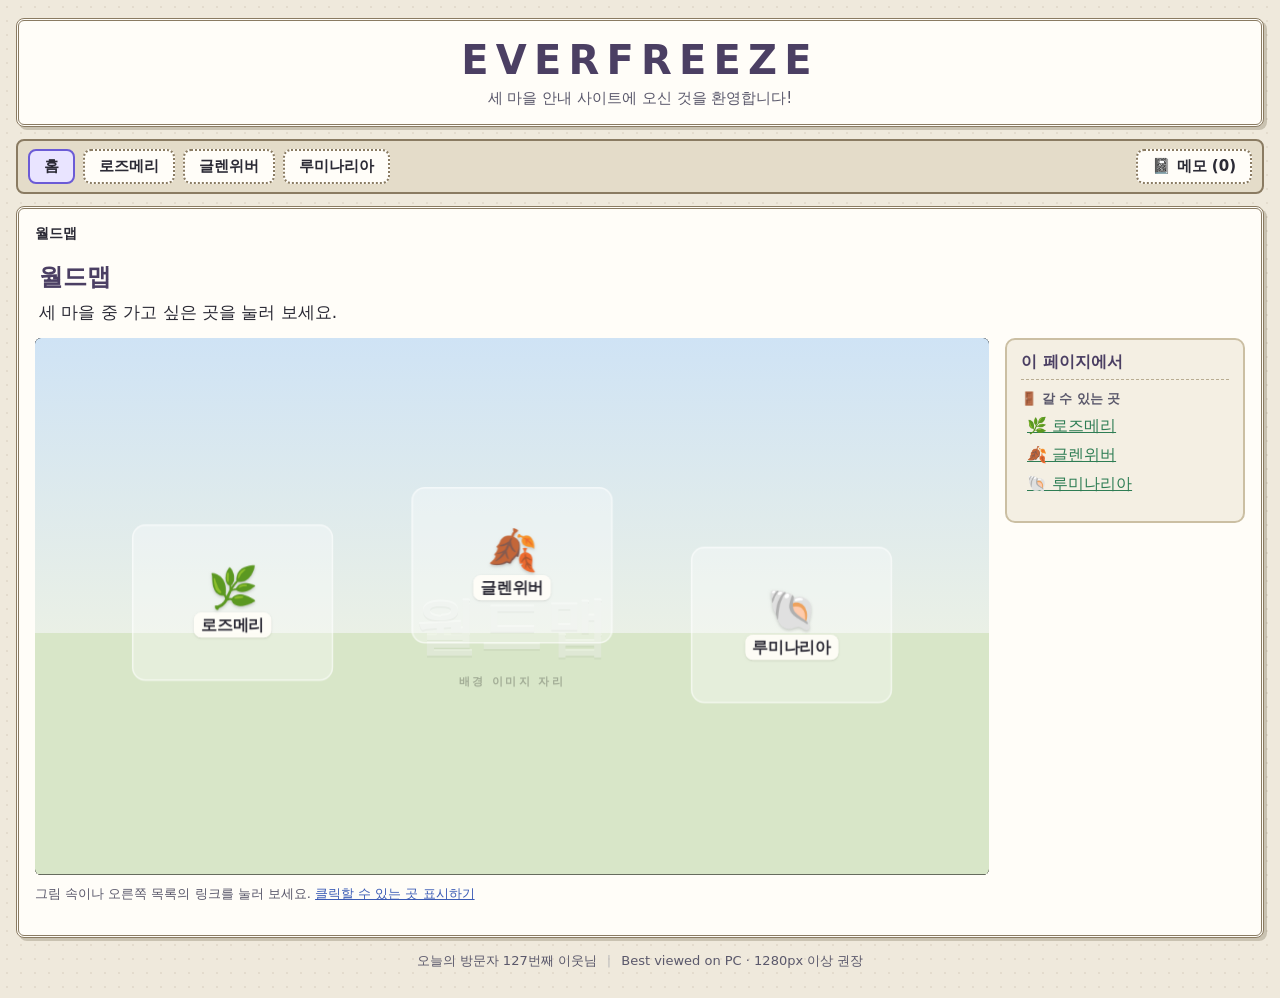
==== index.html @ b2ea0275 "Add files via upload" ====
<!doctype html>
<html lang="ko">
<head>
<meta charset="utf-8">
<meta name="viewport" content="width=device-width,initial-scale=1">
<title>EVERFREEZE</title>
<link rel="stylesheet" href="css/style.css">
</head>
<body>
<div id="site">
  <header id="masthead">
    <div class="logo">EVERFREEZE</div>
    <div class="tagline" id="tagline"></div>
  </header>
  <nav id="nav"></nav>
  <main id="page">
    <div id="crumbs"></div>
    <section id="caption">
      <h2 id="ptitle"></h2>
      <p id="pintro"></p>
    </section>
    <div id="cols">
      <div id="stagewrap"><div id="stage"></div></div>
      <aside id="side"></aside>
    </div>
    <p class="tip" id="tip">그림 속이나 오른쪽 목록의 링크를 눌러 보세요. <a href="#" id="hintLink">클릭할 수 있는 곳 표시하기</a></p>
    <section id="panel"></section>
    <section id="log" aria-live="polite"></section>
    <section id="memo"></section>
  </main>
  <footer id="foot"><span id="counter"></span><span class="sep">|</span><span>Best viewed on PC · 1280px 이상 권장</span><span id="devSlot"></span></footer>
</div>
<!-- 데이터 -->
<script src="src/data/texts.js"></script>
<script src="src/data/npcs.js"></script>
<script src="src/data/evidence.js"></script>
<script src="src/data/deductions.js"></script>
<script src="src/data/puzzles.js"></script>
<script src="src/data/scenes.js"></script>
<!-- 엔진 -->
<script src="src/engine/state.js"></script>
<script src="src/engine/conditions.js"></script>
<script src="src/engine/engine.js"></script>
<!-- 화면 -->
<script src="src/ui/view.js"></script>
<script src="src/ui/overlays.js"></script>
<script src="src/ui/notebook.js"></script>
<script src="src/ui/debug.js"></script>
<script src="src/main.js"></script>
</body>
</html>
---- css/style.css ----
:root{
  --ink:#2b2a35; --ink2:#5a586b; --paper:#fffdf8; --line:#d9d4c7;
  --npc:#5b8fc9; --inspect:#d99a2b; --puzzle:#8a63c9; --move:#4aa070;
  --accent:#6b5bd6; --bad:#c9503c;
  --font:'Pretendard','Noto Sans KR','Malgun Gothic','Apple SD Gothic Neo',system-ui,sans-serif;
}
*{box-sizing:border-box}
html,body{margin:0;min-height:100%;font-family:var(--font);color:var(--ink)}
#stagewrap{position:relative;width:100%;aspect-ratio:16/9;overflow:hidden;border-radius:6px;background:#000}
#stage{position:absolute;left:0;top:0;width:1280px;height:720px;transform-origin:top left;overflow:hidden;background:#000;user-select:none}
button{font-family:inherit;cursor:pointer}

/* 배경 */
.scene{position:absolute;inset:0;transition:filter .6s}
.wm{position:absolute;left:0;right:0;top:46%;text-align:center;font-size:84px;font-weight:800;color:rgba(255,255,255,.34);letter-spacing:.04em;pointer-events:none;text-shadow:0 2px 0 rgba(0,0,0,.04)}
.wm::after{content:'배경 이미지 자리';display:block;font-size:15px;font-weight:600;letter-spacing:.2em;color:rgba(0,0,0,.22);margin-top:6px}
.fx{position:absolute;inset:0;pointer-events:none;transition:opacity .8s}

/* 오류 단계 연출 (단계 누적 · 전역) */
#stage[data-stage="2"] .scene{filter:saturate(.92)}
#stage[data-stage="2"] .fx{background:radial-gradient(ellipse at center,transparent 60%,rgba(60,40,90,.14) 100%)}
#stage[data-stage="3"] .scene{filter:saturate(.78) hue-rotate(-8deg)}
#stage[data-stage="3"] .fx{background:repeating-linear-gradient(0deg,rgba(0,0,0,.035) 0 2px,transparent 2px 5px),radial-gradient(ellipse at center,transparent 50%,rgba(60,30,90,.22) 100%)}
#stage[data-stage="4"] .scene{filter:saturate(.6) hue-rotate(-18deg) contrast(1.05);animation:jitter 5s steps(1) infinite}
#stage[data-stage="4"] .fx{background:repeating-linear-gradient(0deg,rgba(0,0,0,.06) 0 2px,transparent 2px 4px),linear-gradient(90deg,rgba(255,0,80,.05),transparent 30%,transparent 70%,rgba(0,200,255,.06)),radial-gradient(ellipse at center,transparent 40%,rgba(40,10,70,.34) 100%)}
#stage[data-stage="5"] .scene{filter:grayscale(.78) brightness(.94)}
#stage[data-stage="5"] .fx{background:radial-gradient(ellipse at center,transparent 55%,rgba(20,20,30,.3) 100%)}
@keyframes jitter{0%,92%,100%{transform:none}93%{transform:translateX(5px)}95%{transform:translateX(-6px) skewX(.6deg)}97%{transform:translateX(3px)}}
#stage[data-stage="5"] *{animation-play-state:paused}

/* 핫스팟 */
.hotspots{position:absolute;inset:0}
.hs{position:absolute;display:flex;flex-direction:column;align-items:center;justify-content:center;gap:6px;border:2px solid rgba(255,255,255,.55);border-radius:18px;background:rgba(255,255,255,.34);color:var(--ink);backdrop-filter:blur(1px);transition:transform .12s,background .12s,box-shadow .12s;padding:6px}
.hs .ico{font-size:54px;line-height:1;filter:drop-shadow(0 2px 2px rgba(0,0,0,.18))}
.hs .lbl{font-size:21px;font-weight:700;background:rgba(255,253,248,.92);border-radius:10px;padding:3px 10px;max-width:100%;text-align:center;box-shadow:0 1px 3px rgba(0,0,0,.15)}
.hs:hover{background:rgba(255,255,255,.62);transform:translateY(-3px) scale(1.02);box-shadow:0 8px 20px rgba(0,0,0,.2)}
.hs:active{transform:scale(.98)}
.hs-npc{border-radius:50% 50% 18px 18px / 40% 40% 18px 18px}
#stage.hints .hs{border-style:solid;border-width:3px}
#stage.hints .hs-npc{border-color:var(--npc)} #stage.hints .hs-inspect{border-color:var(--inspect)}
#stage.hints .hs-puzzle{border-color:var(--puzzle)} #stage.hints .hs-move{border-color:var(--move)}
#stage.hints .hs.temp{border-style:dashed}
#stage.hints .hs.temp::after{content:'임시';position:absolute;top:4px;right:6px;font-size:11px;font-weight:700;color:#fff;background:rgba(0,0,0,.45);border-radius:6px;padding:1px 6px}


/* 장소 소개말 / 토스트 / 배너 */
.toasts{position:absolute;right:18px;top:70px;display:flex;flex-direction:column;gap:8px;align-items:flex-end;pointer-events:none;z-index:30}
.toast{background:rgba(35,32,52,.92);color:#fff;padding:9px 16px;border-radius:12px;font-size:15px;animation:toastIn .25s ease}
.toast.gain{background:#4a3fb5}
.toast.out{opacity:0;transition:opacity .5s}
@keyframes toastIn{from{opacity:0;transform:translateX(16px)}}
.banner{position:absolute;left:50%;top:120px;transform:translateX(-50%);text-align:center;color:#fff;background:rgba(40,16,60,.84);padding:12px 30px;border-radius:16px;opacity:0;pointer-events:none;z-index:25}
.banner b{display:block;font-size:20px;margin-bottom:4px}
.banner span{font-size:16px;opacity:.9}
.banner.show{animation:bannerAnim 3.6s ease forwards}
@keyframes bannerAnim{0%{opacity:0}12%,78%{opacity:1}100%{opacity:0}}

/* 오버레이 공통 */
.scrim{position:absolute;inset:0;z-index:20;display:flex;align-items:flex-end;justify-content:center;padding-bottom:34px}
.scrim.dim{background:rgba(20,18,30,.55);align-items:center;padding:0}
.textbox{width:960px;min-height:150px;background:var(--paper);border:2px solid var(--ink);border-radius:18px;padding:22px 28px;box-shadow:0 10px 30px rgba(0,0,0,.35);position:relative;animation:rise .18s ease}
@keyframes rise{from{opacity:0;transform:translateY(10px)}}
.textbox .who{font-weight:800;margin-bottom:6px}
.textbox .body{font-size:22px;line-height:1.55}
.textbox .note{margin-top:10px;font-size:14px;color:var(--move);font-weight:700}
.textbox .next{position:absolute;right:22px;bottom:12px;font-size:13px;color:var(--ink2)}
.textbox.dialogue{display:flex;gap:22px;align-items:flex-start}
.portrait{flex:none;width:92px;height:92px;border-radius:50%;display:flex;align-items:center;justify-content:center;font-size:40px;font-weight:800;color:#fff;border:3px solid var(--ink)}
.dcol{flex:1}
.dhead{display:flex;align-items:center;gap:10px;margin-bottom:8px}
.dhead b{font-size:20px}.dhead .role{font-size:14px;color:var(--ink2)}
.dhead .ctx{font-size:12px;background:#ece8ff;color:var(--accent);border-radius:8px;padding:2px 8px;font-weight:700}
.textbox.dialogue .close{align-self:flex-end}

/* 퍼즐 */
.puzzle{width:100%;max-width:820px;margin:14px 0;background:var(--paper);border:2px solid var(--ink);border-radius:20px;padding:26px 30px;box-shadow:0 14px 40px rgba(0,0,0,.45)}
.puzzle h3{margin:0 0 8px;font-size:22px}
.puzzle .prompt{margin:0 0 18px;font-size:18px;line-height:1.5}
.parea{display:flex;flex-direction:column;gap:10px}
.opt{border:2px solid var(--line);background:#fff;border-radius:12px;padding:12px 16px;font-size:17px;text-align:left}
.opt:hover:not(:disabled){border-color:var(--puzzle)}
.opt.on{border-color:var(--puzzle);background:#f1eaff}
.opt:disabled{opacity:.35;cursor:default}
.seq{display:flex;gap:8px;flex-wrap:wrap}
.slot{flex:1;min-width:130px;border:2px dashed var(--line);border-radius:12px;padding:10px;text-align:center;font-size:15px;color:var(--ink2);min-height:48px;display:flex;align-items:center;justify-content:center}
.slot.filled{border-style:solid;border-color:var(--puzzle);background:#f1eaff;color:var(--ink);font-weight:600}
.pool{display:grid;grid-template-columns:1fr 1fr;gap:8px;margin-top:6px}
.code{font-size:30px;text-align:center;letter-spacing:.3em;border:2px solid var(--line);border-radius:12px;padding:10px;width:200px;margin:0 auto;font-family:var(--font)}
.pmsg{min-height:24px;margin:14px 0 4px;color:var(--bad);font-weight:600}
.pactions{display:flex;justify-content:flex-end;gap:10px}
.shake{animation:shake .35s}
@keyframes shake{25%{transform:translateX(-8px)}75%{transform:translateX(8px)}}

/* 엔딩 */
.ending{width:100%;max-width:700px;margin:14px 0;background:#f4f1ea;border:2px solid var(--ink);border-radius:20px;padding:34px 40px;text-align:center;line-height:1.7;box-shadow:0 14px 40px rgba(0,0,0,.45)}
.ending h2{margin:0 0 16px;font-size:26px}.ending p{margin:0;font-size:18px}.ending .btn{margin-top:22px}

/* 추리 수첩 */
.notebook{width:100%;background:var(--paper);border:2px solid var(--ink);border-radius:20px;padding:20px 26px;display:flex;flex-direction:column;box-shadow:0 14px 40px rgba(0,0,0,.45)}
.nb-head{display:flex;justify-content:space-between;align-items:center;margin-bottom:10px}
.nb-head h2{margin:0;font-size:24px}
.nb-cols{display:grid;grid-template-columns:380px 1fr;gap:26px}
.nb-left,.nb-right{padding-right:6px}
.nb-left h4,.nb-right h4{margin:12px 0 6px;font-size:15px;color:var(--ink2)}
.evlist{display:flex;flex-wrap:wrap;gap:6px}
.ev{border:1px solid var(--line);background:#fff;border-radius:10px;padding:6px 10px;font-size:14px}
.ev:hover{border-color:var(--accent)}.ev.picked{background:#e9e4ff;border-color:var(--accent)}
.empty{color:var(--ink2);font-size:14px}
.evdetail{margin-top:14px;padding:12px 14px;background:#f4f1ea;border-radius:12px;font-size:15px;line-height:1.5}
.evdetail .place{margin-left:8px;font-size:12px;color:var(--ink2)}.evdetail p{margin:6px 0 0}
.dcard{border:1px solid var(--line);background:#fff;border-radius:14px;padding:12px 16px;margin-bottom:10px}
.dcard.active{border:2px solid var(--accent)}
.dcard.solved{background:#f0f8f2;border-color:#9bcfae}
.dtop{display:flex;justify-content:space-between;align-items:center}
.dtop .tag{font-size:12px;border-radius:8px;padding:2px 8px;background:#eee;color:var(--ink2)}
.dcard.solved .tag{background:var(--move);color:#fff}
.dcard p{margin:6px 0}.dcard .sub{color:var(--ink2);font-size:14px}.dcard .hypo{font-size:15px}
.dcard .msg{color:var(--bad);font-weight:600;font-size:14px}
.slots{display:flex;gap:8px;margin:8px 0;flex-wrap:wrap}
.slots .slot{min-width:150px;flex:none;cursor:pointer}
.row{display:flex;gap:8px}

/* DEV */
.devpanel{position:absolute;right:12px;top:12px;width:360px;max-height:600px;overflow:auto;z-index:40;background:rgba(20,18,30,.94);color:#fff;border-radius:12px;padding:12px;font-size:12px;display:flex;flex-direction:column;gap:8px}
.devpanel select{width:100%;padding:4px}
.devev{display:flex;flex-wrap:wrap;gap:4px}
.devev button{background:#333;color:#ddd;border:1px solid #555;border-radius:6px;padding:2px 6px;font-size:11px}
.devev button.on{background:#6b5bd6;color:#fff}
.devpanel .row button{background:#444;color:#fff;border:0;border-radius:6px;padding:4px 10px}
.devflags{color:#bbb;line-height:1.5;word-break:break-all}

/* ===== 사이트 틀 (옛날 홈페이지 느낌) ===== */
body{background:#efe9dc;background-image:radial-gradient(rgba(120,100,70,.10) 1px,transparent 1px);background-size:14px 14px}
#site{max-width:1280px;margin:0 auto;padding:18px 16px 28px}
#masthead{background:#fffdf8;border:3px double #8a7b62;border-radius:8px;padding:16px 22px;text-align:center;box-shadow:3px 3px 0 rgba(90,75,50,.25)}
.logo{font-size:40px;font-weight:800;letter-spacing:.18em;color:#4b3f63}
.tagline{margin-top:6px;font-size:15px;color:var(--ink2)}
#nav{display:flex;flex-wrap:wrap;gap:8px;margin:12px 0;padding:8px 10px;background:#e4dcc9;border:2px solid #8a7b62;border-radius:8px}
.navitem{padding:6px 14px;border:2px dotted #8a7b62;border-radius:8px;background:#fffdf8;color:var(--ink);text-decoration:none;font-weight:700;font-size:15px}
.navitem:hover,.navitem.on{background:#e9e4ff;border-color:var(--accent);border-style:solid}
.nav-memo{margin-left:auto}
#page{background:#fffdf8;border:3px double #8a7b62;border-radius:8px;padding:14px 16px 18px;box-shadow:3px 3px 0 rgba(90,75,50,.25)}
#crumbs{display:flex;flex-wrap:wrap;align-items:center;gap:8px;margin:0 0 10px;font-size:14px;min-height:22px}
#crumbs a{color:#3b5bb5}
#crumbs .back{font-weight:700}
#crumbs .sep{color:#aaa}
#crumbs .crumb.now{font-weight:700}
#caption{margin-top:14px;padding:6px 4px 0}
#caption h2{margin:0 0 6px;font-size:24px;color:#4b3f63}
#pintro{margin:0 0 8px;font-size:17px;line-height:1.6}
.tip{margin:0;font-size:13px;color:var(--ink2)}
.tip a{color:#3b5bb5}
#foot{margin-top:14px;text-align:center;font-size:13px;color:var(--ink2)}
#foot .sep{margin:0 10px;color:#bbb}
.devlink{margin-left:12px;color:#aaa;font-size:11px}
/* 단계가 오르면 사이트 틀도 조금씩 어긋난다 */
body[data-stage="3"] #masthead .logo{letter-spacing:.14em}
body[data-stage="4"] #masthead{border-style:dashed}
body[data-stage="4"] .tagline{opacity:.75}
body[data-stage="5"]{filter:grayscale(.55)}
body[data-stage="5"] .tagline{letter-spacing:.3em}
.banner{top:70px}

/* ===== 페이지 이동형 레이아웃 ===== */
#caption{margin:0 0 12px}
#cols{display:grid;grid-template-columns:minmax(0,1fr) 240px;gap:16px;align-items:start}
#side{background:#f4efe3;border:2px solid #cbbfa3;border-radius:10px;padding:12px 14px}
#side h3{margin:0 0 8px;font-size:16px;color:#4b3f63;border-bottom:1px dashed #b9ad92;padding-bottom:6px}
.sgroup{margin:10px 0}
.sg-title{font-size:13px;font-weight:700;color:var(--ink2);margin-bottom:4px}
.lk{display:block;padding:4px 6px;font-size:16px;color:#3b5bb5;text-decoration:underline;border-radius:6px}
.lk:hover{background:#e9e4ff}
.lk-npc{color:#2f6fb0}.lk-inspect{color:#a86a10}.lk-puzzle{color:#6a47b0}.lk-move{color:#2e7d54}
.tip{margin:10px 0 0}
#panel{margin-top:6px}
#log{margin-top:14px;display:flex;flex-direction:column;gap:10px}
.entry{border:1px solid var(--line);border-left:6px solid #b9ad92;background:#fff;border-radius:10px;padding:12px 16px;animation:rise .2s ease}
.entry.text .body,.entry.say .body{font-size:19px;line-height:1.6}
.entry .note{margin-top:6px;font-size:14px;color:var(--move);font-weight:700}
.entry.say{display:flex;gap:16px;align-items:flex-start;border-left-color:var(--npc)}
.entry.say .portrait{width:64px;height:64px;font-size:28px;flex:none}
.entry.line{padding:7px 14px;font-size:15px;background:#f7f4ec;border-left-color:#cbbfa3}
.entry.line.gain{background:#efeaff;border-left-color:var(--accent);color:#3a2f8a;font-weight:600}
.entry.stagenote{background:#2d2438;color:#e8dcf5;border-left-color:#c9503c;font-size:15px}
.dhead{display:flex;align-items:center;gap:10px;margin-bottom:6px}
.dhead b{font-size:18px}.dhead .role{font-size:13px;color:var(--ink2)}
.dhead .ctx{font-size:12px;background:#ece8ff;color:var(--accent);border-radius:8px;padding:2px 8px;font-weight:700}
#memo .notebook{background:#fffdf8;border:2px solid #cbbfa3;box-shadow:none;margin-top:4px}
@media (max-width:900px){#cols{grid-template-columns:1fr}.nb-cols{grid-template-columns:1fr}}
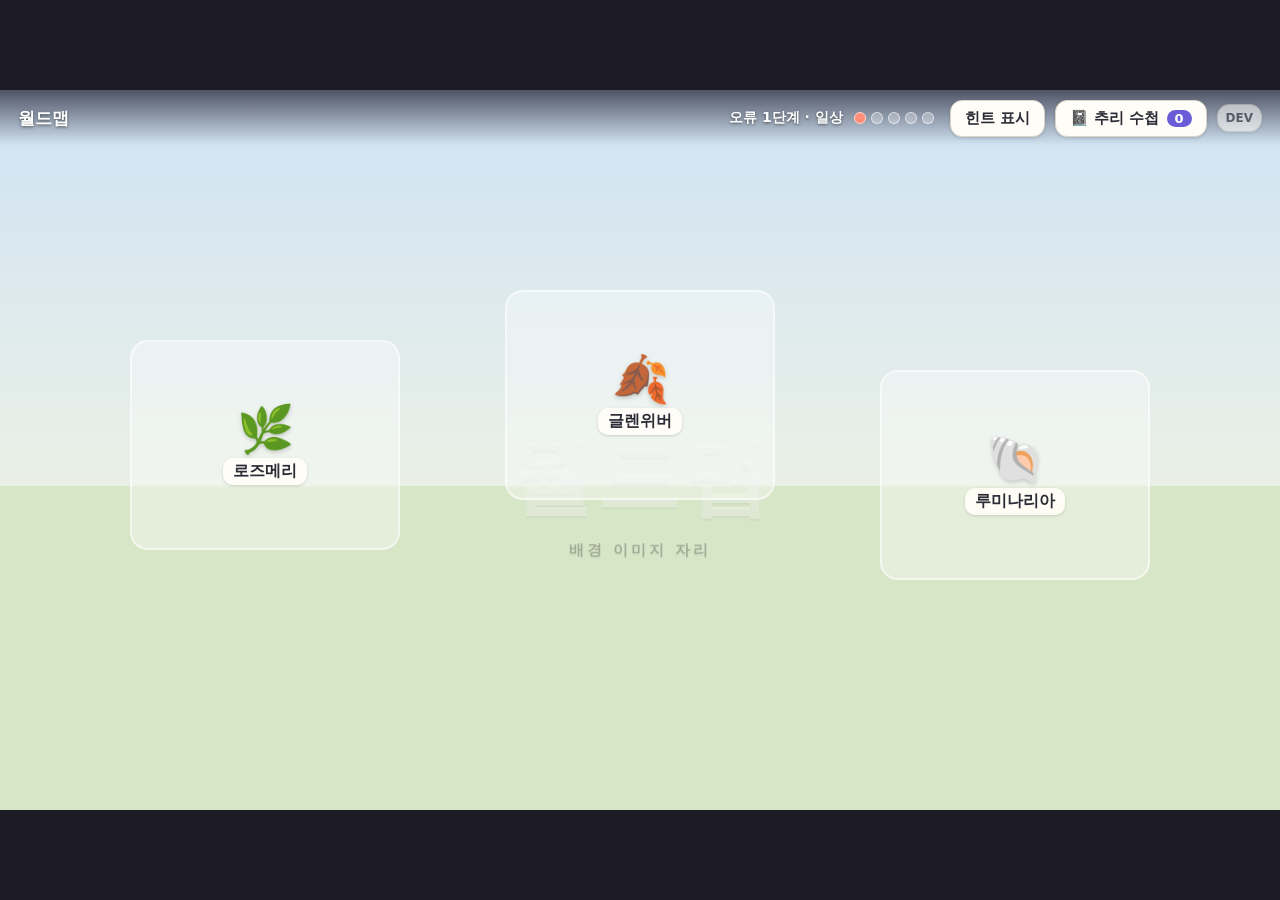
==== commit 157333de: "Add files via upload" ====
--- a/index.html
+++ b/index.html
@@ -7,29 +7,7 @@
 <link rel="stylesheet" href="css/style.css">
 </head>
 <body>
-<div id="site">
-  <header id="masthead">
-    <div class="logo">EVERFREEZE</div>
-    <div class="tagline" id="tagline"></div>
-  </header>
-  <nav id="nav"></nav>
-  <main id="page">
-    <div id="crumbs"></div>
-    <section id="caption">
-      <h2 id="ptitle"></h2>
-      <p id="pintro"></p>
-    </section>
-    <div id="cols">
-      <div id="stagewrap"><div id="stage"></div></div>
-      <aside id="side"></aside>
-    </div>
-    <p class="tip" id="tip">그림 속이나 오른쪽 목록의 링크를 눌러 보세요. <a href="#" id="hintLink">클릭할 수 있는 곳 표시하기</a></p>
-    <section id="panel"></section>
-    <section id="log" aria-live="polite"></section>
-    <section id="memo"></section>
-  </main>
-  <footer id="foot"><span id="counter"></span><span class="sep">|</span><span>Best viewed on PC · 1280px 이상 권장</span><span id="devSlot"></span></footer>
-</div>
+<div id="app"><div id="stage"></div></div>
 <!-- 데이터 -->
 <script src="src/data/texts.js"></script>
 <script src="src/data/npcs.js"></script>
--- a/css/style.css
+++ b/css/style.css
@@ -5,9 +5,9 @@
   --font:'Pretendard','Noto Sans KR','Malgun Gothic','Apple SD Gothic Neo',system-ui,sans-serif;
 }
 *{box-sizing:border-box}
-html,body{margin:0;min-height:100%;font-family:var(--font);color:var(--ink)}
-#stagewrap{position:relative;width:100%;aspect-ratio:16/9;overflow:hidden;border-radius:6px;background:#000}
-#stage{position:absolute;left:0;top:0;width:1280px;height:720px;transform-origin:top left;overflow:hidden;background:#000;user-select:none}
+html,body{margin:0;height:100%;background:#1d1c26;overflow:hidden;font-family:var(--font);color:var(--ink)}
+#app{position:fixed;inset:0}
+#stage{position:absolute;left:50%;top:50%;width:1280px;height:720px;transform-origin:center;overflow:hidden;background:#000;user-select:none}
 button{font-family:inherit;cursor:pointer}
 
 /* 배경 */
@@ -31,8 +31,8 @@
 /* 핫스팟 */
 .hotspots{position:absolute;inset:0}
 .hs{position:absolute;display:flex;flex-direction:column;align-items:center;justify-content:center;gap:6px;border:2px solid rgba(255,255,255,.55);border-radius:18px;background:rgba(255,255,255,.34);color:var(--ink);backdrop-filter:blur(1px);transition:transform .12s,background .12s,box-shadow .12s;padding:6px}
-.hs .ico{font-size:54px;line-height:1;filter:drop-shadow(0 2px 2px rgba(0,0,0,.18))}
-.hs .lbl{font-size:21px;font-weight:700;background:rgba(255,253,248,.92);border-radius:10px;padding:3px 10px;max-width:100%;text-align:center;box-shadow:0 1px 3px rgba(0,0,0,.15)}
+.hs .ico{font-size:46px;line-height:1;filter:drop-shadow(0 2px 2px rgba(0,0,0,.18))}
+.hs .lbl{font-size:16px;font-weight:700;background:rgba(255,253,248,.92);border-radius:10px;padding:3px 10px;max-width:100%;text-align:center;box-shadow:0 1px 3px rgba(0,0,0,.15)}
 .hs:hover{background:rgba(255,255,255,.62);transform:translateY(-3px) scale(1.02);box-shadow:0 8px 20px rgba(0,0,0,.2)}
 .hs:active{transform:scale(.98)}
 .hs-npc{border-radius:50% 50% 18px 18px / 40% 40% 18px 18px}
@@ -42,8 +42,30 @@
 #stage.hints .hs.temp{border-style:dashed}
 #stage.hints .hs.temp::after{content:'임시';position:absolute;top:4px;right:6px;font-size:11px;font-weight:700;color:#fff;background:rgba(0,0,0,.45);border-radius:6px;padding:1px 6px}
 
+/* HUD */
+.hud{position:absolute;left:0;right:0;top:0;height:56px;display:flex;align-items:center;justify-content:space-between;padding:0 18px;background:linear-gradient(180deg,rgba(30,28,45,.72),rgba(30,28,45,0));color:#fff;pointer-events:none}
+.hud>*{pointer-events:auto}
+.crumb{font-size:17px;font-weight:700;text-shadow:0 1px 3px rgba(0,0,0,.5)}
+.hud-right{display:flex;align-items:center;gap:10px}
+.pips{display:flex;align-items:center;gap:5px;margin-right:6px}
+.pip-label{font-size:14px;font-weight:600;margin-right:6px;text-shadow:0 1px 3px rgba(0,0,0,.5)}
+.pip{width:12px;height:12px;border-radius:50%;background:rgba(255,255,255,.28);border:1px solid rgba(255,255,255,.6)}
+.pip.on{background:#ff8f7a;border-color:#ffd3c9}
+.btn{border:1px solid var(--line);background:var(--paper);color:var(--ink);border-radius:12px;padding:8px 14px;font-size:15px;font-weight:600;box-shadow:0 1px 3px rgba(0,0,0,.15)}
+.btn:hover{background:#fff}
+.btn.on{background:#e9e4ff;border-color:var(--accent)}
+.btn.primary{background:var(--accent);color:#fff;border-color:var(--accent)}
+.btn.primary:disabled{opacity:.4;cursor:not-allowed}
+.btn.small{padding:5px 11px;font-size:14px}
+.btn.dev{opacity:.55;font-size:12px;padding:6px 8px}
+.btn.nb{position:relative}
+.badge{margin-left:7px;background:var(--accent);color:#fff;border-radius:10px;padding:1px 8px;font-size:13px}
+.back{position:absolute;left:18px;bottom:20px;z-index:5}
 
 /* 장소 소개말 / 토스트 / 배너 */
+.intro{position:absolute;left:50%;top:70px;transform:translateX(-50%);max-width:760px;background:rgba(35,32,52,.82);color:#fff;border-radius:14px;padding:10px 22px;font-size:17px;opacity:0;pointer-events:none}
+.intro.show{animation:introAnim 4.2s ease forwards}
+@keyframes introAnim{0%{opacity:0;transform:translate(-50%,-8px)}10%,80%{opacity:1;transform:translate(-50%,0)}100%{opacity:0}}
 .toasts{position:absolute;right:18px;top:70px;display:flex;flex-direction:column;gap:8px;align-items:flex-end;pointer-events:none;z-index:30}
 .toast{background:rgba(35,32,52,.92);color:#fff;padding:9px 16px;border-radius:12px;font-size:15px;animation:toastIn .25s ease}
 .toast.gain{background:#4a3fb5}
@@ -73,7 +95,7 @@
 .textbox.dialogue .close{align-self:flex-end}
 
 /* 퍼즐 */
-.puzzle{width:100%;max-width:820px;margin:14px 0;background:var(--paper);border:2px solid var(--ink);border-radius:20px;padding:26px 30px;box-shadow:0 14px 40px rgba(0,0,0,.45)}
+.puzzle{width:720px;background:var(--paper);border:2px solid var(--ink);border-radius:20px;padding:26px 30px;box-shadow:0 14px 40px rgba(0,0,0,.45)}
 .puzzle h3{margin:0 0 8px;font-size:22px}
 .puzzle .prompt{margin:0 0 18px;font-size:18px;line-height:1.5}
 .parea{display:flex;flex-direction:column;gap:10px}
@@ -92,15 +114,15 @@
 @keyframes shake{25%{transform:translateX(-8px)}75%{transform:translateX(8px)}}
 
 /* 엔딩 */
-.ending{width:100%;max-width:700px;margin:14px 0;background:#f4f1ea;border:2px solid var(--ink);border-radius:20px;padding:34px 40px;text-align:center;line-height:1.7;box-shadow:0 14px 40px rgba(0,0,0,.45)}
+.ending{width:640px;background:#f4f1ea;border:2px solid var(--ink);border-radius:20px;padding:34px 40px;text-align:center;line-height:1.7;box-shadow:0 14px 40px rgba(0,0,0,.45)}
 .ending h2{margin:0 0 16px;font-size:26px}.ending p{margin:0;font-size:18px}.ending .btn{margin-top:22px}
 
 /* 추리 수첩 */
-.notebook{width:100%;background:var(--paper);border:2px solid var(--ink);border-radius:20px;padding:20px 26px;display:flex;flex-direction:column;box-shadow:0 14px 40px rgba(0,0,0,.45)}
+.notebook{width:1160px;height:640px;background:var(--paper);border:2px solid var(--ink);border-radius:20px;padding:20px 26px;display:flex;flex-direction:column;box-shadow:0 14px 40px rgba(0,0,0,.45)}
 .nb-head{display:flex;justify-content:space-between;align-items:center;margin-bottom:10px}
 .nb-head h2{margin:0;font-size:24px}
-.nb-cols{display:grid;grid-template-columns:380px 1fr;gap:26px}
-.nb-left,.nb-right{padding-right:6px}
+.nb-cols{flex:1;display:grid;grid-template-columns:400px 1fr;gap:26px;min-height:0}
+.nb-left,.nb-right{overflow:auto;padding-right:6px}
 .nb-left h4,.nb-right h4{margin:12px 0 6px;font-size:15px;color:var(--ink2)}
 .evlist{display:flex;flex-wrap:wrap;gap:6px}
 .ev{border:1px solid var(--line);background:#fff;border-radius:10px;padding:6px 10px;font-size:14px}
@@ -121,69 +143,10 @@
 .row{display:flex;gap:8px}
 
 /* DEV */
-.devpanel{position:absolute;right:12px;top:12px;width:360px;max-height:600px;overflow:auto;z-index:40;background:rgba(20,18,30,.94);color:#fff;border-radius:12px;padding:12px;font-size:12px;display:flex;flex-direction:column;gap:8px}
+.devpanel{position:absolute;right:12px;top:60px;width:360px;max-height:600px;overflow:auto;z-index:40;background:rgba(20,18,30,.94);color:#fff;border-radius:12px;padding:12px;font-size:12px;display:flex;flex-direction:column;gap:8px}
 .devpanel select{width:100%;padding:4px}
 .devev{display:flex;flex-wrap:wrap;gap:4px}
 .devev button{background:#333;color:#ddd;border:1px solid #555;border-radius:6px;padding:2px 6px;font-size:11px}
 .devev button.on{background:#6b5bd6;color:#fff}
 .devpanel .row button{background:#444;color:#fff;border:0;border-radius:6px;padding:4px 10px}
 .devflags{color:#bbb;line-height:1.5;word-break:break-all}
-
-/* ===== 사이트 틀 (옛날 홈페이지 느낌) ===== */
-body{background:#efe9dc;background-image:radial-gradient(rgba(120,100,70,.10) 1px,transparent 1px);background-size:14px 14px}
-#site{max-width:1280px;margin:0 auto;padding:18px 16px 28px}
-#masthead{background:#fffdf8;border:3px double #8a7b62;border-radius:8px;padding:16px 22px;text-align:center;box-shadow:3px 3px 0 rgba(90,75,50,.25)}
-.logo{font-size:40px;font-weight:800;letter-spacing:.18em;color:#4b3f63}
-.tagline{margin-top:6px;font-size:15px;color:var(--ink2)}
-#nav{display:flex;flex-wrap:wrap;gap:8px;margin:12px 0;padding:8px 10px;background:#e4dcc9;border:2px solid #8a7b62;border-radius:8px}
-.navitem{padding:6px 14px;border:2px dotted #8a7b62;border-radius:8px;background:#fffdf8;color:var(--ink);text-decoration:none;font-weight:700;font-size:15px}
-.navitem:hover,.navitem.on{background:#e9e4ff;border-color:var(--accent);border-style:solid}
-.nav-memo{margin-left:auto}
-#page{background:#fffdf8;border:3px double #8a7b62;border-radius:8px;padding:14px 16px 18px;box-shadow:3px 3px 0 rgba(90,75,50,.25)}
-#crumbs{display:flex;flex-wrap:wrap;align-items:center;gap:8px;margin:0 0 10px;font-size:14px;min-height:22px}
-#crumbs a{color:#3b5bb5}
-#crumbs .back{font-weight:700}
-#crumbs .sep{color:#aaa}
-#crumbs .crumb.now{font-weight:700}
-#caption{margin-top:14px;padding:6px 4px 0}
-#caption h2{margin:0 0 6px;font-size:24px;color:#4b3f63}
-#pintro{margin:0 0 8px;font-size:17px;line-height:1.6}
-.tip{margin:0;font-size:13px;color:var(--ink2)}
-.tip a{color:#3b5bb5}
-#foot{margin-top:14px;text-align:center;font-size:13px;color:var(--ink2)}
-#foot .sep{margin:0 10px;color:#bbb}
-.devlink{margin-left:12px;color:#aaa;font-size:11px}
-/* 단계가 오르면 사이트 틀도 조금씩 어긋난다 */
-body[data-stage="3"] #masthead .logo{letter-spacing:.14em}
-body[data-stage="4"] #masthead{border-style:dashed}
-body[data-stage="4"] .tagline{opacity:.75}
-body[data-stage="5"]{filter:grayscale(.55)}
-body[data-stage="5"] .tagline{letter-spacing:.3em}
-.banner{top:70px}
-
-/* ===== 페이지 이동형 레이아웃 ===== */
-#caption{margin:0 0 12px}
-#cols{display:grid;grid-template-columns:minmax(0,1fr) 240px;gap:16px;align-items:start}
-#side{background:#f4efe3;border:2px solid #cbbfa3;border-radius:10px;padding:12px 14px}
-#side h3{margin:0 0 8px;font-size:16px;color:#4b3f63;border-bottom:1px dashed #b9ad92;padding-bottom:6px}
-.sgroup{margin:10px 0}
-.sg-title{font-size:13px;font-weight:700;color:var(--ink2);margin-bottom:4px}
-.lk{display:block;padding:4px 6px;font-size:16px;color:#3b5bb5;text-decoration:underline;border-radius:6px}
-.lk:hover{background:#e9e4ff}
-.lk-npc{color:#2f6fb0}.lk-inspect{color:#a86a10}.lk-puzzle{color:#6a47b0}.lk-move{color:#2e7d54}
-.tip{margin:10px 0 0}
-#panel{margin-top:6px}
-#log{margin-top:14px;display:flex;flex-direction:column;gap:10px}
-.entry{border:1px solid var(--line);border-left:6px solid #b9ad92;background:#fff;border-radius:10px;padding:12px 16px;animation:rise .2s ease}
-.entry.text .body,.entry.say .body{font-size:19px;line-height:1.6}
-.entry .note{margin-top:6px;font-size:14px;color:var(--move);font-weight:700}
-.entry.say{display:flex;gap:16px;align-items:flex-start;border-left-color:var(--npc)}
-.entry.say .portrait{width:64px;height:64px;font-size:28px;flex:none}
-.entry.line{padding:7px 14px;font-size:15px;background:#f7f4ec;border-left-color:#cbbfa3}
-.entry.line.gain{background:#efeaff;border-left-color:var(--accent);color:#3a2f8a;font-weight:600}
-.entry.stagenote{background:#2d2438;color:#e8dcf5;border-left-color:#c9503c;font-size:15px}
-.dhead{display:flex;align-items:center;gap:10px;margin-bottom:6px}
-.dhead b{font-size:18px}.dhead .role{font-size:13px;color:var(--ink2)}
-.dhead .ctx{font-size:12px;background:#ece8ff;color:var(--accent);border-radius:8px;padding:2px 8px;font-weight:700}
-#memo .notebook{background:#fffdf8;border:2px solid #cbbfa3;box-shadow:none;margin-top:4px}
-@media (max-width:900px){#cols{grid-template-columns:1fr}.nb-cols{grid-template-columns:1fr}}
